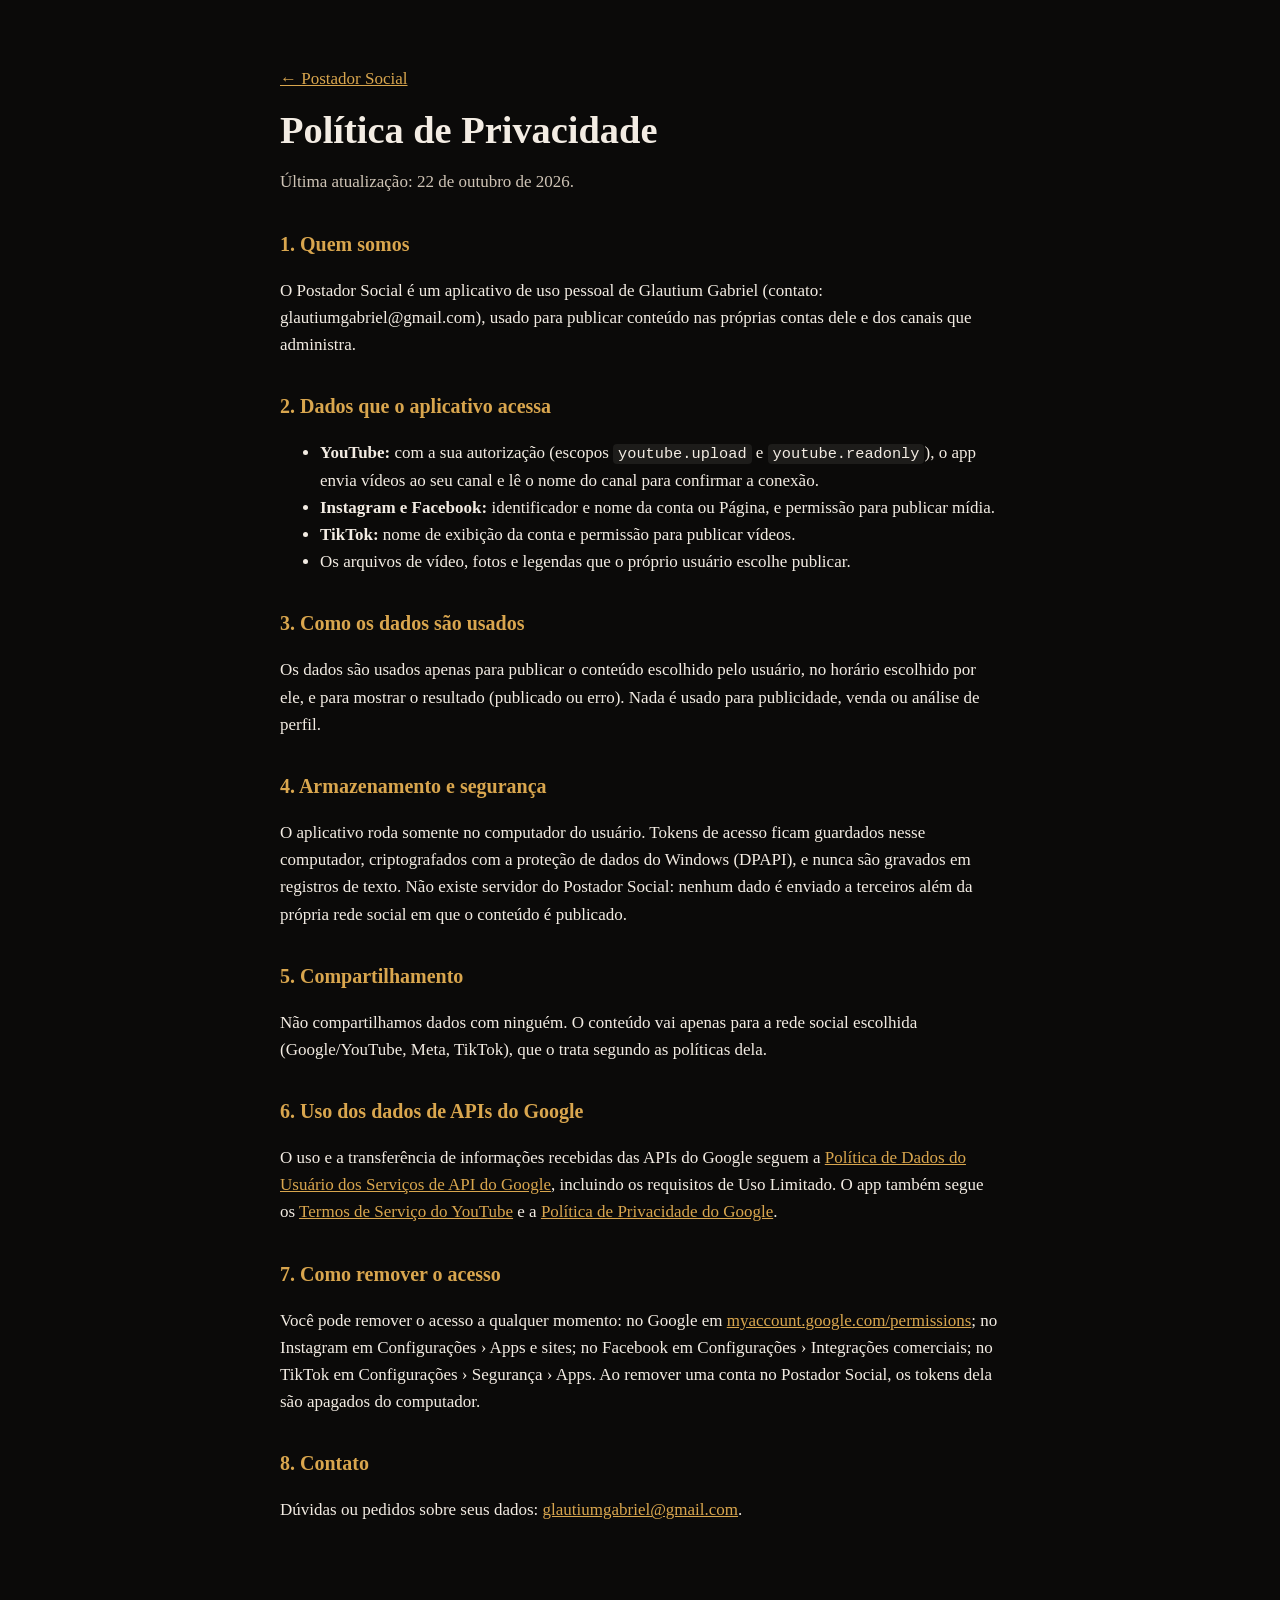
==== privacidade.html @ 0626bd40 "Add files via upload" ====
<!doctype html>
<html lang="pt-BR">
<head>
<meta charset="utf-8">
<meta name="viewport" content="width=device-width, initial-scale=1">
<title>Política de Privacidade — Postador Social</title>
<link rel="stylesheet" href="estilo.css">
</head>
<body>
<main>
  <p><a href="index.html">← Postador Social</a></p>
  <h1>Política de Privacidade</h1>
  <p class="lead">Última atualização: 22 de outubro de 2026.</p>

  <h2>1. Quem somos</h2>
  <p>O Postador Social é um aplicativo de uso pessoal de Glautium Gabriel (contato: glautiumgabriel@gmail.com), usado para publicar conteúdo nas próprias contas dele e dos canais que administra.</p>

  <h2>2. Dados que o aplicativo acessa</h2>
  <ul>
    <li><strong>YouTube:</strong> com a sua autorização (escopos <code>youtube.upload</code> e <code>youtube.readonly</code>), o app envia vídeos ao seu canal e lê o nome do canal para confirmar a conexão.</li>
    <li><strong>Instagram e Facebook:</strong> identificador e nome da conta ou Página, e permissão para publicar mídia.</li>
    <li><strong>TikTok:</strong> nome de exibição da conta e permissão para publicar vídeos.</li>
    <li>Os arquivos de vídeo, fotos e legendas que o próprio usuário escolhe publicar.</li>
  </ul>

  <h2>3. Como os dados são usados</h2>
  <p>Os dados são usados apenas para publicar o conteúdo escolhido pelo usuário, no horário escolhido por ele, e para mostrar o resultado (publicado ou erro). Nada é usado para publicidade, venda ou análise de perfil.</p>

  <h2>4. Armazenamento e segurança</h2>
  <p>O aplicativo roda somente no computador do usuário. Tokens de acesso ficam guardados nesse computador, criptografados com a proteção de dados do Windows (DPAPI), e nunca são gravados em registros de texto. Não existe servidor do Postador Social: nenhum dado é enviado a terceiros além da própria rede social em que o conteúdo é publicado.</p>

  <h2>5. Compartilhamento</h2>
  <p>Não compartilhamos dados com ninguém. O conteúdo vai apenas para a rede social escolhida (Google/YouTube, Meta, TikTok), que o trata segundo as políticas dela.</p>

  <h2>6. Uso dos dados de APIs do Google</h2>
  <p>O uso e a transferência de informações recebidas das APIs do Google seguem a <a href="https://developers.google.com/terms/api-services-user-data-policy">Política de Dados do Usuário dos Serviços de API do Google</a>, incluindo os requisitos de Uso Limitado. O app também segue os <a href="https://www.youtube.com/t/terms">Termos de Serviço do YouTube</a> e a <a href="https://policies.google.com/privacy">Política de Privacidade do Google</a>.</p>

  <h2>7. Como remover o acesso</h2>
  <p>Você pode remover o acesso a qualquer momento: no Google em <a href="https://myaccount.google.com/permissions">myaccount.google.com/permissions</a>; no Instagram em Configurações › Apps e sites; no Facebook em Configurações › Integrações comerciais; no TikTok em Configurações › Segurança › Apps. Ao remover uma conta no Postador Social, os tokens dela são apagados do computador.</p>

  <h2>8. Contato</h2>
  <p>Dúvidas ou pedidos sobre seus dados: <a href="mailto:glautiumgabriel@gmail.com">glautiumgabriel@gmail.com</a>.</p>
</main>
</body>
</html>
---- estilo.css ----
:root { --preto: #0B0A09; --dourado: #D9A64E; --creme: #F3ECE3; }
* { box-sizing: border-box; }
body { margin: 0; background: var(--preto); color: var(--creme); font: 17px/1.6 Georgia, "Times New Roman", serif; }
main { max-width: 760px; margin: 0 auto; padding: 48px 20px 64px; }
h1 { font-size: 2.4rem; line-height: 1.1; margin: 0 0 12px; color: var(--creme); }
h2 { font-size: 1.25rem; margin: 32px 0 8px; color: var(--dourado); }
.lead { color: #CFC4B6; }
a { color: var(--dourado); }
code { font-size: .9em; background: rgba(243, 236, 227, .08); padding: 1px 5px; border-radius: 4px; }
footer { margin-top: 48px; padding-top: 16px; border-top: 1px solid rgba(217, 166, 78, .35); color: #CFC4B6; font-size: .9rem; }
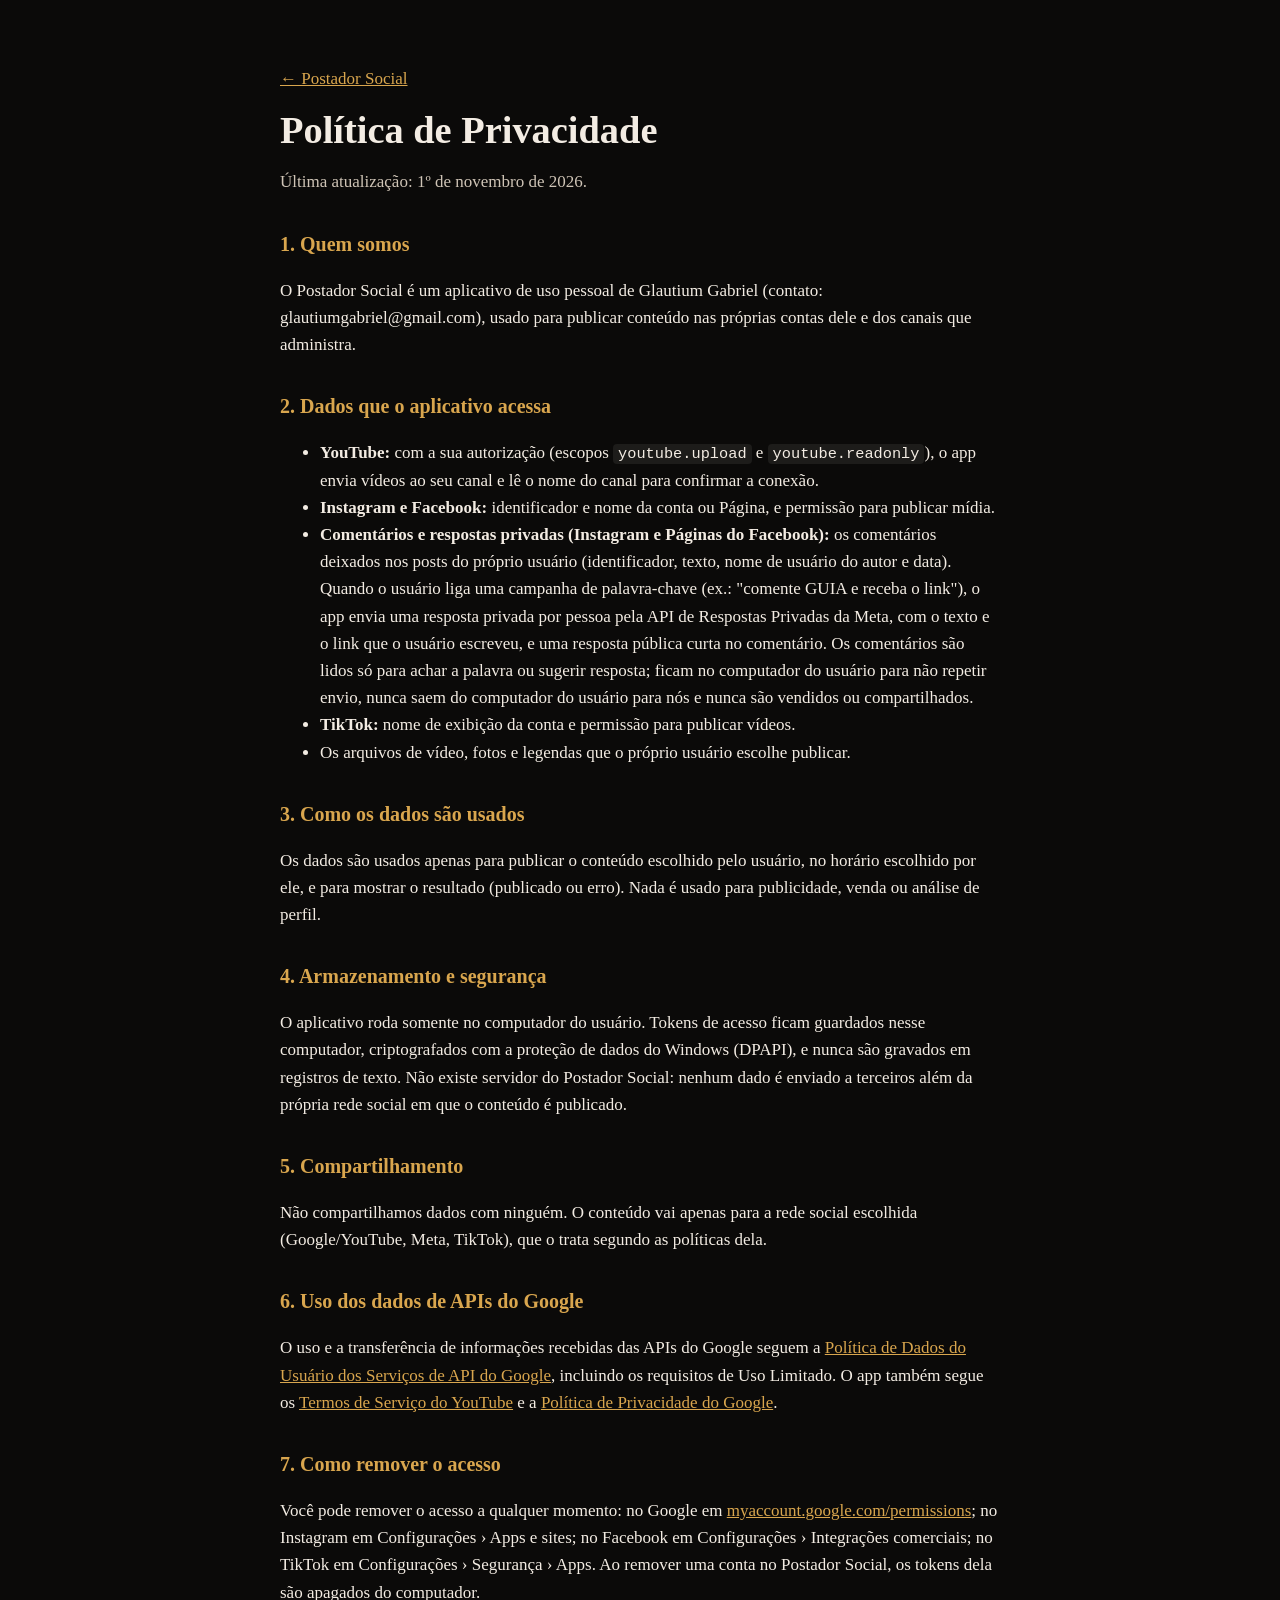
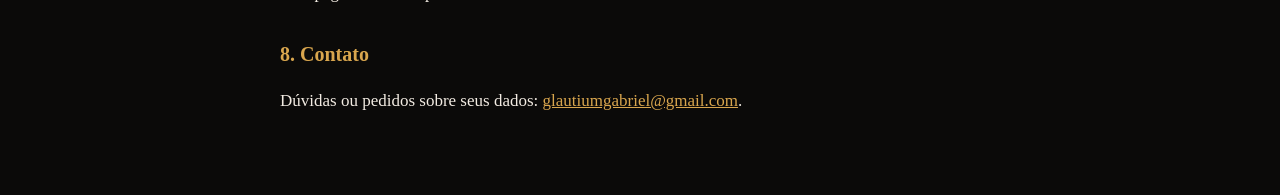
==== commit e66e046d: "Privacidade: comentarios e respostas privadas (campanhas de palavra-chave)" ====
--- a/privacidade.html
+++ b/privacidade.html
@@ -10,7 +10,7 @@
 <main>
   <p><a href="index.html">← Postador Social</a></p>
   <h1>Política de Privacidade</h1>
-  <p class="lead">Última atualização: 22 de outubro de 2026.</p>
+  <p class="lead">Última atualização: 1º de novembro de 2026.</p>
 
   <h2>1. Quem somos</h2>
   <p>O Postador Social é um aplicativo de uso pessoal de Glautium Gabriel (contato: glautiumgabriel@gmail.com), usado para publicar conteúdo nas próprias contas dele e dos canais que administra.</p>
@@ -19,6 +19,7 @@
   <ul>
     <li><strong>YouTube:</strong> com a sua autorização (escopos <code>youtube.upload</code> e <code>youtube.readonly</code>), o app envia vídeos ao seu canal e lê o nome do canal para confirmar a conexão.</li>
     <li><strong>Instagram e Facebook:</strong> identificador e nome da conta ou Página, e permissão para publicar mídia.</li>
+    <li><strong>Comentários e respostas privadas (Instagram e Páginas do Facebook):</strong> os comentários deixados nos posts do próprio usuário (identificador, texto, nome de usuário do autor e data). Quando o usuário liga uma campanha de palavra-chave (ex.: "comente GUIA e receba o link"), o app envia uma resposta privada por pessoa pela API de Respostas Privadas da Meta, com o texto e o link que o usuário escreveu, e uma resposta pública curta no comentário. Os comentários são lidos só para achar a palavra ou sugerir resposta; ficam no computador do usuário para não repetir envio, nunca saem do computador do usuário para nós e nunca são vendidos ou compartilhados.</li>
     <li><strong>TikTok:</strong> nome de exibição da conta e permissão para publicar vídeos.</li>
     <li>Os arquivos de vídeo, fotos e legendas que o próprio usuário escolhe publicar.</li>
   </ul>
